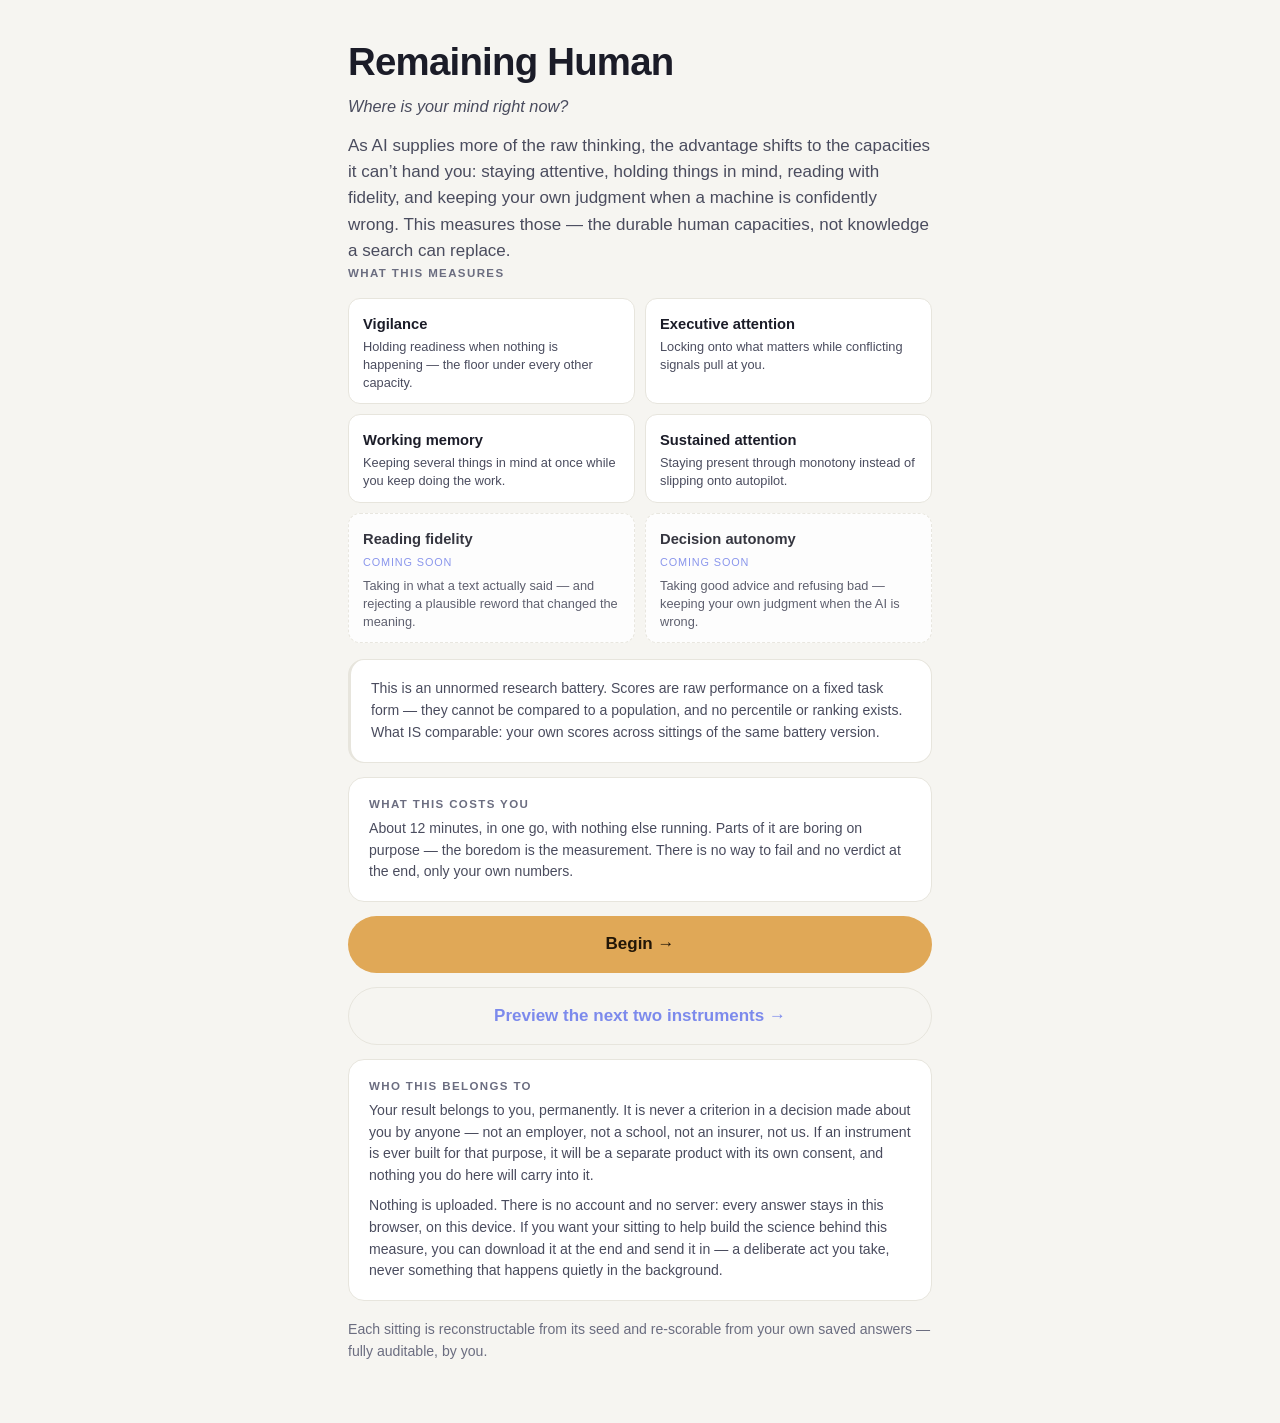
==== index.html @ 19c4a108 "Remaining Human — public instrument (app + engine only; generated from the private repo)" ====
<!DOCTYPE html>
<html lang="en">
<head>
  <meta charset="utf-8" />
  <meta name="viewport" content="width=device-width, initial-scale=1, viewport-fit=cover" />
  <title>Remaining Human — research battery</title>
  <link rel="stylesheet" href="app/styles.css" />
</head>
<body>
  <main id="app" aria-live="polite"></main>
  <script type="module" src="app/app.js?b=7"></script>
</body>
</html>
---- app/styles.css ----
/* Administration app — calm, dark-first, zero distraction. The task IS the interface. */
:root {
  --bg: #14151a; --card: #1c1d24; --line: #2a2b33;
  --ink: #ecebe6; --ink-soft: #b3b2ad; --ink-faint: #8f8e8a;
  --accent: #7c8aec; --amber: #e0a857; --amber-ink: #221607;
  --green: #58a184; --red: #d2706b;
  --radius: 16px;
}
@media (prefers-color-scheme: light) {
  :root { --bg: #f6f5f1; --card: #ffffff; --line: #e7e5dd; --ink: #1b1c28; --ink-soft: #4a4c5e; --ink-faint: #6b6d80; }
}
* { box-sizing: border-box; margin: 0; }
body { background: var(--bg); color: var(--ink); font: 17px/1.55 -apple-system, "SF Pro Text", Segoe UI, Roboto, sans-serif; -webkit-font-smoothing: antialiased; }
#app { max-width: 620px; margin: 0 auto; padding: 28px 18px 60px; min-height: 100vh; }
h1 { font-size: 1.6rem; line-height: 1.25; margin: 6px 0 10px; }
.eyebrow { font-size: .72rem; font-weight: 700; letter-spacing: .12em; text-transform: uppercase; color: var(--ink-faint); }
.card { background: var(--card); border: 1px solid var(--line); border-radius: var(--radius); padding: 18px 20px; margin: 14px 0; }
.muted { color: var(--ink-soft); } .small { font-size: .88rem; } .faint { color: var(--ink-faint); }
.btn { display: block; width: 100%; border: none; border-radius: 999px; padding: 15px 22px; font: inherit; font-weight: 650; cursor: pointer; background: var(--amber); color: var(--amber-ink); margin-top: 14px; }
.btn:disabled { opacity: .4; cursor: default; }
.btn.ghost { background: transparent; color: var(--accent); border: 1.5px solid var(--line); }
.btn.half { display: inline-block; width: 48%; }
label.att { display: flex; gap: 10px; align-items: flex-start; margin-top: 10px; cursor: pointer; }
label.att input { width: 18px; height: 18px; margin-top: 3px; }

/* ---- task stage: one focused area, big targets, no chrome ---- */
.stage { position: fixed; inset: 0; background: var(--bg); display: flex; flex-direction: column; align-items: center; justify-content: center; user-select: none; -webkit-user-select: none; touch-action: manipulation; }
.stage .hint { position: fixed; top: max(18px, env(safe-area-inset-top)); left: 0; right: 0; text-align: center; font-size: .82rem; color: var(--ink-faint); }
.stage .progress { position: fixed; bottom: max(18px, env(safe-area-inset-bottom)); left: 0; right: 0; text-align: center; font-size: .78rem; color: var(--ink-faint); font-variant-numeric: tabular-nums; }
.bigstim { font-size: 5.2rem; font-weight: 700; font-variant-numeric: tabular-nums; letter-spacing: .04em; }
.arrows { font-size: 3.4rem; letter-spacing: .12em; font-weight: 700; }
.fixation { font-size: 2.4rem; color: var(--ink-faint); }
.pvt-wait { width: 130px; height: 130px; border-radius: 50%; border: 2px dashed var(--line); }
.pvt-go { width: 130px; height: 130px; border-radius: 50%; background: var(--amber); }
.tapzone { position: fixed; inset: 0; }
.respond-row { display: flex; gap: 14px; margin-top: 34px; }
.respond-row button { font: inherit; font-size: 1.5rem; font-weight: 700; padding: 18px 34px; border-radius: 16px; border: 1.5px solid var(--line); background: var(--card); color: var(--ink); cursor: pointer; }
.respond-row button:active { background: var(--accent); color: #fff; }

/* span grids */
.symgrid { display: grid; grid-template-columns: repeat(8, 1fr); gap: 3px; width: min(84vw, 360px); }
.symgrid div { aspect-ratio: 1; border-radius: 3px; background: var(--line); }
.symgrid div.on { background: var(--accent); }
.recallgrid { display: grid; grid-template-columns: repeat(4, 1fr); gap: 8px; width: min(78vw, 320px); }
.recallgrid button { aspect-ratio: 1; border-radius: 10px; border: 1.5px solid var(--line); background: var(--card); font: inherit; font-weight: 700; color: var(--ink); cursor: pointer; }
.recallgrid button.flash { background: var(--amber); border-color: var(--amber); }
.recallgrid button.picked { background: var(--accent); color: #fff; border-color: var(--accent); }

/* ---- HUD / report ---- */
.hud-row { display: flex; justify-content: space-between; align-items: baseline; padding: 12px 0; border-bottom: 1px solid var(--line); gap: 12px; }
.hud-row:last-child { border-bottom: none; }
.hud-score { font-size: 1.7rem; font-weight: 650; font-variant-numeric: tabular-nums; }
.hud-invalid { color: var(--red); font-size: .84rem; }
.hud-raw { color: var(--ink-faint); font-size: .8rem; }
.limits { border-left: 3px solid var(--line); }
.audit { font-family: ui-monospace, SFMono-Regular, Menlo, monospace; font-size: .74rem; color: var(--ink-faint); word-break: break-all; }
.sittingrow { display: flex; justify-content: space-between; padding: 10px 0; border-bottom: 1px solid var(--line); font-variant-numeric: tabular-nums; }
.ok { color: var(--green); } .bad { color: var(--red); }

/* ---- brand wordmark ---- */
.wordmark { font-size: 2.4rem; font-weight: 800; letter-spacing: -.02em; color: var(--ink); margin: 4px 0 2px; }
.wordmark.small-mark { font-size: 1.5rem; letter-spacing: 0; color: var(--accent); }
.tagline { color: var(--ink-soft); font-size: 1.02rem; font-style: italic; margin: 0 0 14px; }
.tagline.small { font-size: .9rem; margin: 4px 0 12px; }

/* ---- capacity chips (home screen brand system) ---- */
.capgrid { display: grid; grid-template-columns: 1fr 1fr; gap: 10px; margin: 16px 0; }
.capchip { background: var(--card); border: 1px solid var(--line); border-radius: 12px; padding: 12px 14px; }
.capchip.preview { border-style: dashed; opacity: .88; }
.capname { font-weight: 650; font-size: .92rem; }
.capstatus { display: block; font-size: .68rem; text-transform: uppercase; letter-spacing: .08em; color: var(--ink-faint); margin: 2px 0 6px; }
.capchip.preview .capstatus { color: var(--accent); }
.capblurb { font-size: .8rem; color: var(--ink-soft); line-height: 1.4; }
@media (max-width: 480px) { .capgrid { grid-template-columns: 1fr; } }

/* ---- reading-fidelity + decision-autonomy preview tasks ---- */
.passagecard p { line-height: 1.7; }
.sentenceverify { font-size: 1.15rem; line-height: 1.5; }
.numentry { display: block; width: 100%; font: inherit; font-size: 1.4rem; font-variant-numeric: tabular-nums; padding: 14px 16px; border-radius: 12px; border: 1.5px solid var(--line); background: var(--card); color: var(--ink); margin-top: 12px; }
.numentry:focus { outline: none; border-color: var(--accent); }
/* Deliberately NO slider/range input anywhere (manual/015 §2, §6): a visible scale exposes a fixed
   anchor near the truth that lets an examinee separate advice by geometry instead of judgment. */

/* Preview report: the number must NEVER read like a real HUD score at a glance (Codex) — dashed
   card, muted/outlined digits instead of solid ink, and an explicit "preview only" tag under it. */
.previewcard { border-style: dashed; }
.preview-score-wrap { text-align: right; }
.preview-score { color: transparent; -webkit-text-stroke: 1.5px var(--ink-faint); font-weight: 700; }
.preview-score-tag { font-size: .68rem; text-transform: uppercase; letter-spacing: .06em; color: var(--accent); margin-top: 2px; }

/* Pre-commitment field (council 2026-07-04): matches the app surface, not browser default. */
textarea { background: var(--card, #1c1d24); color: inherit; border: 1px solid var(--line, #33343d); border-radius: 10px; padding: 10px 12px; font: inherit; resize: vertical; }
textarea:focus { outline: 2px solid var(--accent, #7b8cf0); outline-offset: 1px; }

/* Roster buttons + print (manual/021) */
.small-btn { padding: 6px 12px; font-size: 13px; width: auto; }
@media print { .btn, .wordmark { display: none !important; } body { background: #fff; color: #111; } .card { border: 1px solid #ccc; box-shadow: none; } }
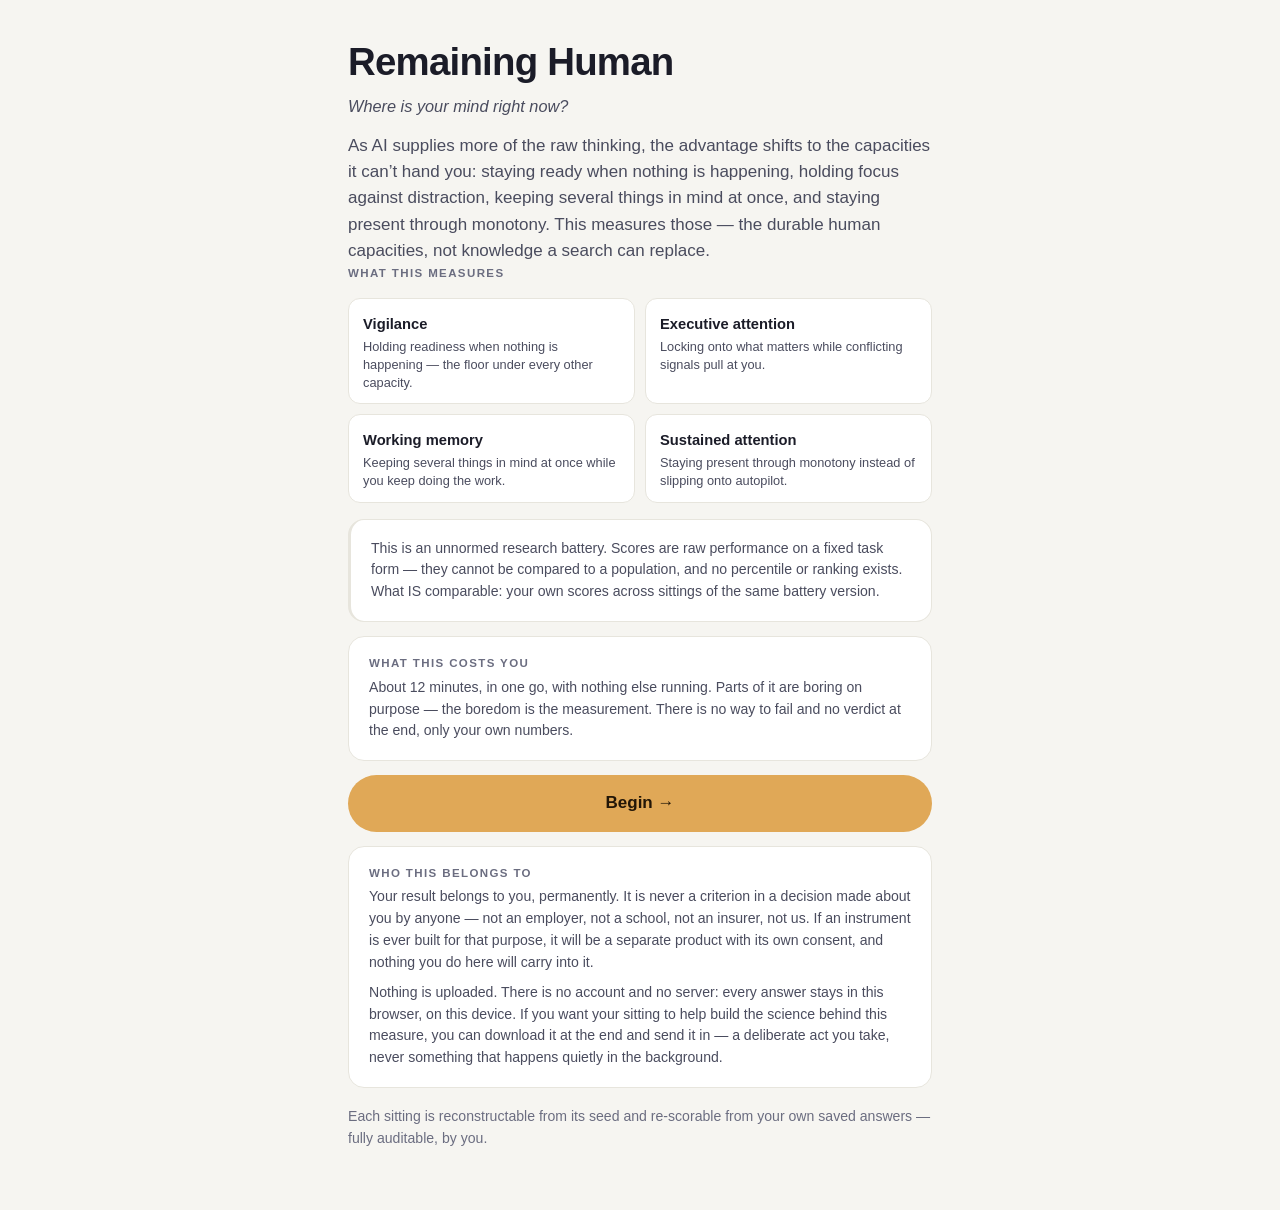
==== commit 81e19ebc: "sync: public home shows only finished instruments; thesis matches what ships" ====
--- a/index.html
+++ b/index.html
@@ -8,6 +8,6 @@
 </head>
 <body>
   <main id="app" aria-live="polite"></main>
-  <script type="module" src="app/app.js?b=7"></script>
+  <script type="module" src="app/app.js?b=8"></script>
 </body>
 </html>
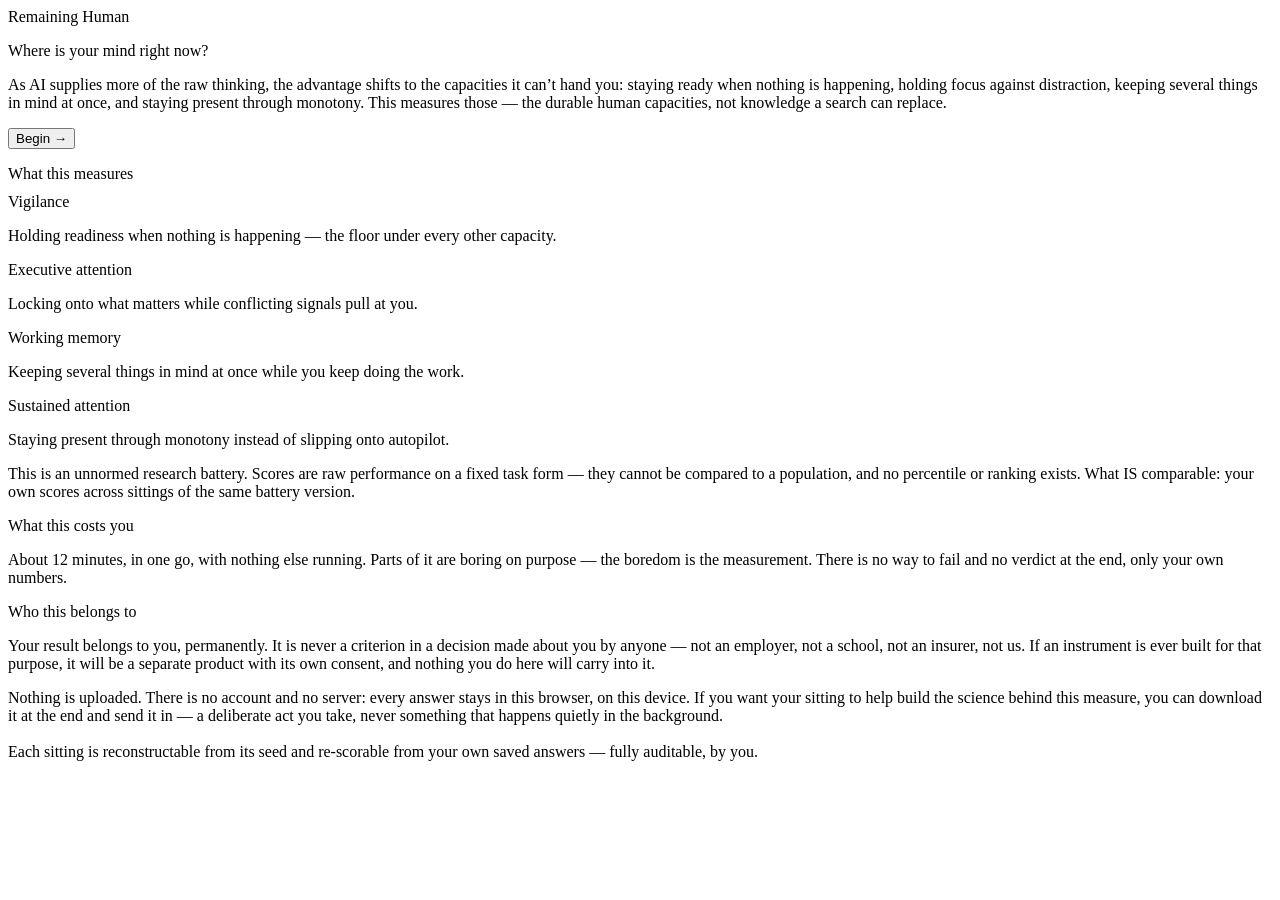
==== commit 9031a7a7: "sync: design pass — serif signature, CTA above fold, instrument scan cues" ====
--- a/index.html
+++ b/index.html
@@ -4,10 +4,10 @@
   <meta charset="utf-8" />
   <meta name="viewport" content="width=device-width, initial-scale=1, viewport-fit=cover" />
   <title>Remaining Human — research battery</title>
-  <link rel="stylesheet" href="app/styles.css" />
+  <link rel="stylesheet" href="styles.css?b=9" />
 </head>
 <body>
   <main id="app" aria-live="polite"></main>
-  <script type="module" src="app/app.js?b=8"></script>
+  <script type="module" src="app/app.js?b=9"></script>
 </body>
 </html>
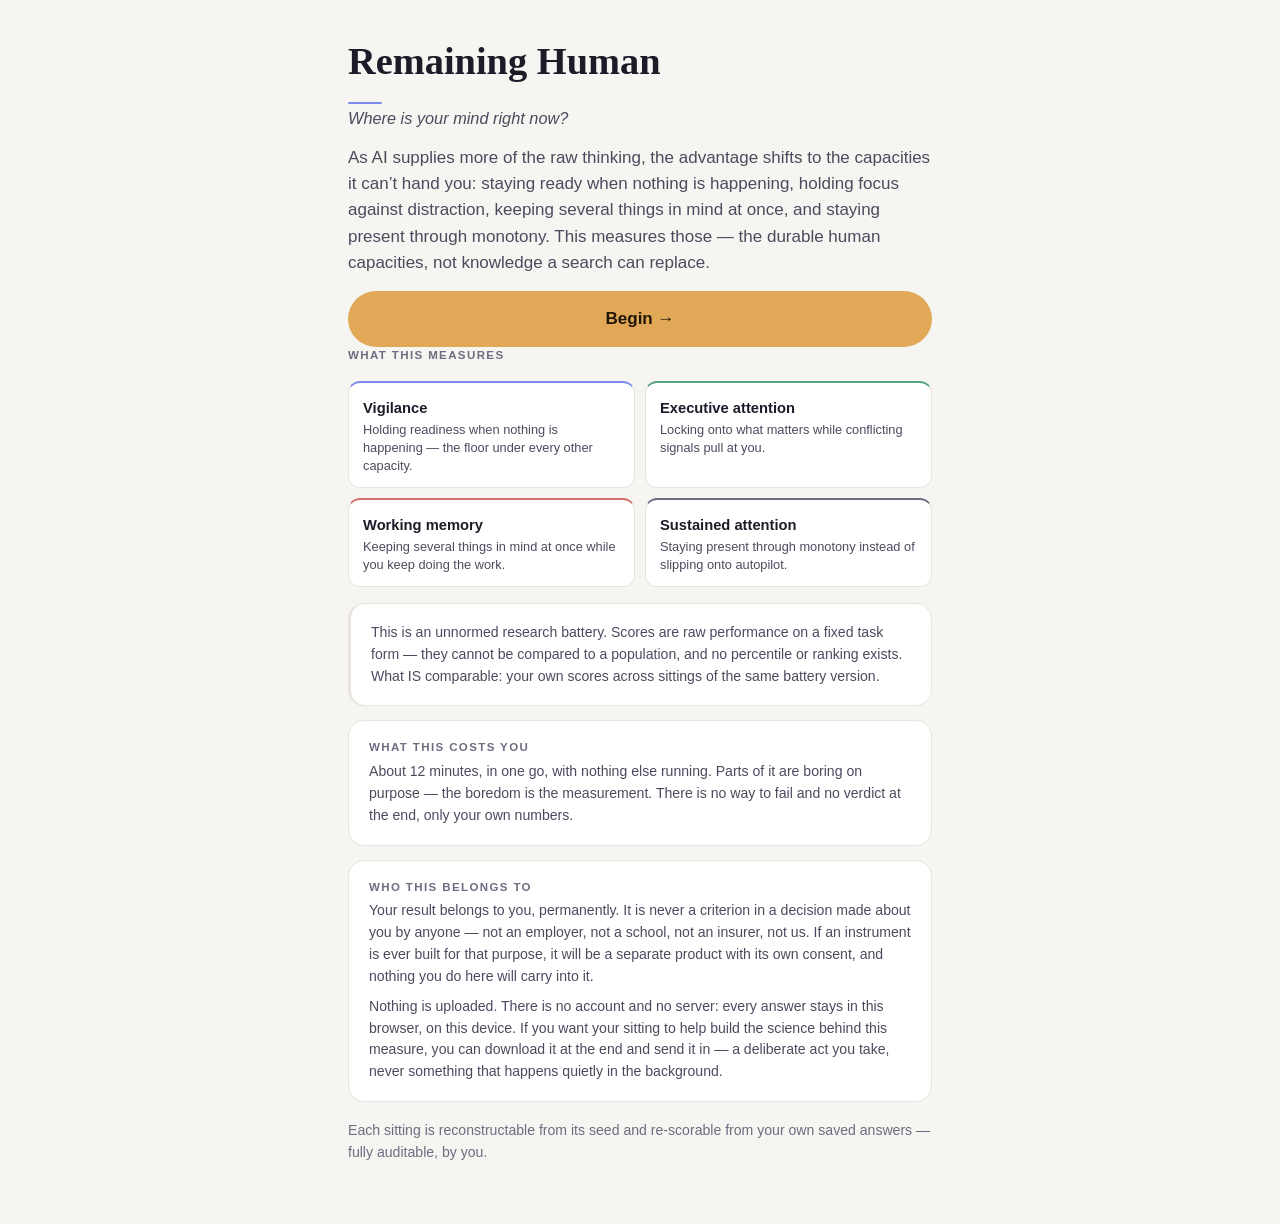
==== commit 2c6f184b: "sync: fix unstyled root (stylesheet rewrite now query-tolerant)" ====
--- a/index.html
+++ b/index.html
@@ -4,7 +4,7 @@
   <meta charset="utf-8" />
   <meta name="viewport" content="width=device-width, initial-scale=1, viewport-fit=cover" />
   <title>Remaining Human — research battery</title>
-  <link rel="stylesheet" href="styles.css?b=9" />
+  <link rel="stylesheet" href="app/styles.css?b=9" />
 </head>
 <body>
   <main id="app" aria-live="polite"></main>
--- a/app/styles.css
+++ b/app/styles.css
@@ -0,0 +1,106 @@
+/* Administration app — calm, dark-first, zero distraction. The task IS the interface. */
+:root {
+  --bg: #14151a; --card: #1c1d24; --line: #2a2b33;
+  --ink: #ecebe6; --ink-soft: #b3b2ad; --ink-faint: #8f8e8a;
+  --accent: #7c8aec; --amber: #e0a857; --amber-ink: #221607;
+  --green: #58a184; --red: #d2706b;
+  --radius: 16px;
+}
+@media (prefers-color-scheme: light) {
+  :root { --bg: #f6f5f1; --card: #ffffff; --line: #e7e5dd; --ink: #1b1c28; --ink-soft: #4a4c5e; --ink-faint: #6b6d80; }
+}
+* { box-sizing: border-box; margin: 0; }
+body { background: var(--bg); color: var(--ink); font: 17px/1.55 -apple-system, "SF Pro Text", Segoe UI, Roboto, sans-serif; -webkit-font-smoothing: antialiased; }
+#app { max-width: 620px; margin: 0 auto; padding: 28px 18px 60px; min-height: 100vh; }
+h1 { font-size: 1.6rem; line-height: 1.25; margin: 6px 0 10px; }
+.eyebrow { font-size: .72rem; font-weight: 700; letter-spacing: .12em; text-transform: uppercase; color: var(--ink-faint); }
+.card { background: var(--card); border: 1px solid var(--line); border-radius: var(--radius); padding: 18px 20px; margin: 14px 0; }
+.muted { color: var(--ink-soft); } .small { font-size: .88rem; } .faint { color: var(--ink-faint); }
+.btn { display: block; width: 100%; border: none; border-radius: 999px; padding: 15px 22px; font: inherit; font-weight: 650; cursor: pointer; background: var(--amber); color: var(--amber-ink); margin-top: 14px; }
+.btn:disabled { opacity: .4; cursor: default; }
+.btn.ghost { background: transparent; color: var(--accent); border: 1.5px solid var(--line); }
+.btn.half { display: inline-block; width: 48%; }
+label.att { display: flex; gap: 10px; align-items: flex-start; margin-top: 10px; cursor: pointer; }
+label.att input { width: 18px; height: 18px; margin-top: 3px; }
+
+/* ---- task stage: one focused area, big targets, no chrome ---- */
+.stage { position: fixed; inset: 0; background: var(--bg); display: flex; flex-direction: column; align-items: center; justify-content: center; user-select: none; -webkit-user-select: none; touch-action: manipulation; }
+.stage .hint { position: fixed; top: max(18px, env(safe-area-inset-top)); left: 0; right: 0; text-align: center; font-size: .82rem; color: var(--ink-faint); }
+.stage .progress { position: fixed; bottom: max(18px, env(safe-area-inset-bottom)); left: 0; right: 0; text-align: center; font-size: .78rem; color: var(--ink-faint); font-variant-numeric: tabular-nums; }
+.bigstim { font-family: ui-serif, Georgia, serif; font-size: 5.2rem; font-weight: 700; font-variant-numeric: tabular-nums; letter-spacing: .04em; }
+.arrows { font-size: 3.4rem; letter-spacing: .12em; font-weight: 700; }
+.fixation { font-size: 2.4rem; color: var(--ink-faint); }
+.pvt-wait { width: 130px; height: 130px; border-radius: 50%; border: 2px dashed var(--line); }
+.pvt-go { width: 130px; height: 130px; border-radius: 50%; background: var(--amber); }
+.tapzone { position: fixed; inset: 0; }
+.respond-row { display: flex; gap: 14px; margin-top: 34px; }
+.respond-row button { font: inherit; font-size: 1.5rem; font-weight: 700; padding: 18px 34px; border-radius: 16px; border: 1.5px solid var(--line); background: var(--card); color: var(--ink); cursor: pointer; }
+.respond-row button:active { background: var(--accent); color: #fff; }
+
+/* span grids */
+.symgrid { display: grid; grid-template-columns: repeat(8, 1fr); gap: 3px; width: min(84vw, 360px); }
+.symgrid div { aspect-ratio: 1; border-radius: 3px; background: var(--line); }
+.symgrid div.on { background: var(--accent); }
+.recallgrid { display: grid; grid-template-columns: repeat(4, 1fr); gap: 8px; width: min(78vw, 320px); }
+.recallgrid button { aspect-ratio: 1; border-radius: 10px; border: 1.5px solid var(--line); background: var(--card); font: inherit; font-weight: 700; color: var(--ink); cursor: pointer; }
+.recallgrid button.flash { background: var(--amber); border-color: var(--amber); }
+.recallgrid button.picked { background: var(--accent); color: #fff; border-color: var(--accent); }
+
+/* ---- HUD / report ---- */
+.hud-row { display: flex; justify-content: space-between; align-items: baseline; padding: 12px 0; border-bottom: 1px solid var(--line); gap: 12px; }
+.hud-row:last-child { border-bottom: none; }
+.hud-score { font-family: ui-serif, Georgia, serif; font-size: 1.7rem; font-weight: 650; font-variant-numeric: tabular-nums; }
+.hud-invalid { color: var(--red); font-size: .84rem; }
+.hud-raw { color: var(--ink-faint); font-size: .8rem; }
+.limits { border-left: 3px solid var(--line); }
+.audit { font-family: ui-monospace, SFMono-Regular, Menlo, monospace; font-size: .74rem; color: var(--ink-faint); word-break: break-all; }
+.sittingrow { display: flex; justify-content: space-between; padding: 10px 0; border-bottom: 1px solid var(--line); font-variant-numeric: tabular-nums; }
+.ok { color: var(--green); } .bad { color: var(--red); }
+
+/* ---- brand wordmark ---- */
+/* The house signature (Forma lineage): SERIF for the mark and every measured value, system sans
+   for UI. ui-serif = New York on Apple, Georgia elsewhere — zero download, editorial register.
+   The ::after bar is a restrained "calibration mark", not a badge (design pass 2026-08-05). */
+.wordmark { font-family: ui-serif, Georgia, "Iowan Old Style", "Times New Roman", serif; font-size: 2.4rem; font-weight: 600; letter-spacing: 0; color: var(--ink); margin: 4px 0 2px; }
+.wordmark::after { content: ''; display: block; width: 34px; height: 2px; background: var(--accent); border-radius: 2px; margin: 10px 0 0; }
+.wordmark.small-mark { font-size: 1.5rem; letter-spacing: 0; color: var(--accent); }
+.wordmark.small-mark::after { display: none; }
+.tagline { color: var(--ink-soft); font-size: 1.02rem; font-style: italic; margin: 0 0 14px; }
+.tagline.small { font-size: .9rem; margin: 4px 0 12px; }
+
+/* ---- capacity chips (home screen brand system) ---- */
+.capgrid { display: grid; grid-template-columns: 1fr 1fr; gap: 10px; margin: 16px 0; }
+.capchip { background: var(--card); border: 1px solid var(--line); border-radius: 12px; padding: 12px 14px; border-top: 2px solid var(--accent); }
+/* per-instrument scan cue: four chips, four accents, so the grid reads as distinct instruments */
+.capgrid .capchip:nth-child(2) { border-top-color: var(--green); }
+.capgrid .capchip:nth-child(3) { border-top-color: var(--red); }
+.capgrid .capchip:nth-child(4) { border-top-color: var(--ink-faint); }
+.capchip.preview { border-style: dashed; opacity: .88; }
+.capname { font-weight: 650; font-size: .92rem; }
+.capstatus { display: block; font-size: .68rem; text-transform: uppercase; letter-spacing: .08em; color: var(--ink-faint); margin: 2px 0 6px; }
+.capchip.preview .capstatus { color: var(--accent); }
+.capblurb { font-size: .8rem; color: var(--ink-soft); line-height: 1.4; }
+@media (max-width: 480px) { .capgrid { grid-template-columns: 1fr; } }
+
+/* ---- reading-fidelity + decision-autonomy preview tasks ---- */
+.passagecard p { line-height: 1.7; }
+.sentenceverify { font-size: 1.15rem; line-height: 1.5; }
+.numentry { display: block; width: 100%; font: inherit; font-size: 1.4rem; font-variant-numeric: tabular-nums; padding: 14px 16px; border-radius: 12px; border: 1.5px solid var(--line); background: var(--card); color: var(--ink); margin-top: 12px; }
+.numentry:focus { outline: none; border-color: var(--accent); }
+/* Deliberately NO slider/range input anywhere (manual/015 §2, §6): a visible scale exposes a fixed
+   anchor near the truth that lets an examinee separate advice by geometry instead of judgment. */
+
+/* Preview report: the number must NEVER read like a real HUD score at a glance (Codex) — dashed
+   card, muted/outlined digits instead of solid ink, and an explicit "preview only" tag under it. */
+.previewcard { border-style: dashed; }
+.preview-score-wrap { text-align: right; }
+.preview-score { font-family: ui-serif, Georgia, serif; color: transparent; -webkit-text-stroke: 1.5px var(--ink-faint); font-weight: 700; }
+.preview-score-tag { font-size: .68rem; text-transform: uppercase; letter-spacing: .06em; color: var(--accent); margin-top: 2px; }
+
+/* Pre-commitment field (council 2026-07-04): matches the app surface, not browser default. */
+textarea { background: var(--card, #1c1d24); color: inherit; border: 1px solid var(--line, #33343d); border-radius: 10px; padding: 10px 12px; font: inherit; resize: vertical; }
+textarea:focus { outline: 2px solid var(--accent, #7b8cf0); outline-offset: 1px; }
+
+/* Roster buttons + print (manual/021) */
+.small-btn { padding: 6px 12px; font-size: 13px; width: auto; }
+@media print { .btn, .wordmark { display: none !important; } body { background: #fff; color: #111; } .card { border: 1px solid #ccc; box-shadow: none; } }
